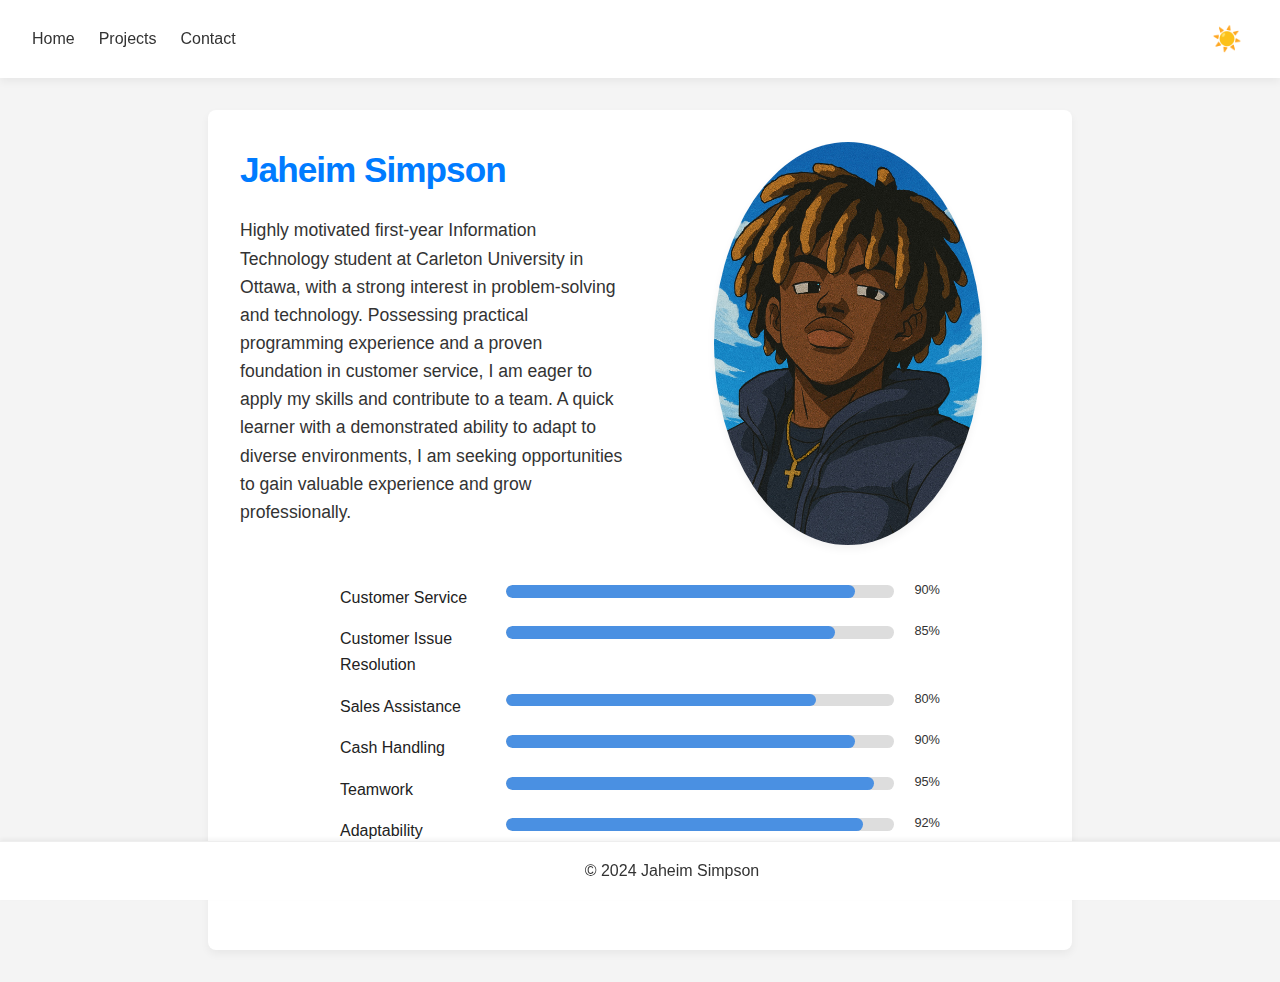
==== index.html @ 710a4b76 "Final" ====
<!DOCTYPE html>
<html lang="en">

<head>
    <meta charset="UTF-8">
    <meta name="viewport" content="width=device-width, initial-scale=1.0">
    <title>Jaheim Simpson - Home</title>
    <link rel="stylesheet" href="css/reset.css">
    <link rel="stylesheet" href="css/styles.css">
    <link rel="stylesheet" href="css/index.css">
    <link rel="icon" href="img/favicon.ico" type="image/x-icon">
</head>

<body class="">

    <header>
        <nav>
            <ul>
                <li><a href="index.html">Home</a></li>
                <li><a href="projects.html">Projects</a></li>
                <li><a href="contact.html">Contact</a></li>
            </ul>
        </nav>
        <button id="theme-toggle">☀️</button>
    </header>

    <main class="content fade-in">
        <div class="home-grid">
            <section class="home-about">
                <h1 class="fade-in" style="animation-delay: 0.2s;">Jaheim Simpson</h1>
                <p class="intro fade-in" style="animation-delay: 0.4s;">
                    Highly motivated first-year Information Technology student at Carleton
                    University in Ottawa, with a strong interest in problem-solving and
                    technology. Possessing practical programming experience and a proven
                    foundation in customer service, I am eager to apply my skills and
                    contribute to a team. A quick learner with a demonstrated ability to
                    adapt to diverse environments, I am seeking opportunities to gain
                    valuable experience and grow professionally.
                </p>
            </section>
            <aside class="home-image fade-in" style="animation-delay: 0.6s;">
                <img src="images/GokuSympsy.png" alt="Jaheim Simpson">
            </aside>
        </div>
        <div id="skills-visualization" class="fade-in" style="animation-delay: 0.8s;"></div>
    </main>

    <footer>
        <p>&copy; 2024 Jaheim Simpson</p>
    </footer>

    <script src="js/scripts.js"></script>
    <script src="js/index.js"></script>
</body>

</html>
---- css/styles.css ----
:root {
    --body-bg: #f4f4f4;
    --text-color: #333;
    --heading-color: #222;
    --accent-color: #007bff;
    --accent-hover: #0056b3;
    --card-bg: #fff;
    --card-shadow: 0 4px 8px rgba(0, 0, 0, 0.05);
    --card-shadow-hover: 0 6px 12px rgba(0, 0, 0, 0.08);
    --tag-bg: #e2eafc;
    --tag-text: #333;
    --progress-bar-color: #4a90e2;
}

.dark-mode {
    --body-bg: #121212;
    --text-color: #eee;
    --heading-color: #fff;
    --accent-color: #4dabf7;
    --accent-hover: #1e86ff;
    --card-bg: #1e1e1e;
    --card-shadow: 0 4px 8px rgba(255, 255, 255, 0.05);
    --card-shadow-hover: 0 6px 12px rgba(255, 255, 255, 0.08);
    --tag-bg: #333;
    --tag-text: #eee;
    --progress-bar-color: #4a90e2;
}

body {
    font-family: 'Montserrat', sans-serif;
    line-height: 1.6;
    color: var(--text-color);
    margin: 0;
    padding: 0;
    background-color: var(--body-bg);
    -webkit-font-smoothing: antialiased;
    transition: background-color 0.3s ease, color 0.3s ease;
    min-height: 100vh;
    overflow-x: hidden;
    display: flex;
    flex-direction: column;
}

@import url('https://fonts.googleapis.com/css2?family=Poppins:wght@400;500;600&display=swap');
@import url('https://fonts.googleapis.com/css2?family=Montserrat:wght@400;500;600;700&display=swap');

h1,
h2,
h3 {
    font-family: 'Poppins', sans-serif;
    font-weight: 600;
    color: var(--heading-color);
    margin-bottom: 0.75em;
}

header {
    background-color: var(--card-bg);
    padding: 1.5em 2em;
    box-shadow: var(--card-shadow);
    position: sticky;
    top: 0;
    z-index: 100;
    transition: box-shadow 0.3s ease, background-color 0.3s ease;
    display: flex;
    justify-content: space-between;
    align-items: center;
}

nav ul {
    display: flex;
    justify-content: center;
    gap: 1.5em;
}

nav a {
    text-decoration: none;
    color: var(--text-color);
    font-weight: 500;
    position: relative;
    transition: color 0.3s ease;
    font-family: 'Montserrat', sans-serif;
}

nav a::after {
    content: '';
    position: absolute;
    left: 0;
    bottom: -0.25em;
    width: 0;
    height: 2px;
    background-color: var(--accent-color);
    transition: width 0.3s ease, background-color 0.3s ease;
}

nav a:hover::after {
    width: 100%;
}

nav a:visited {
    color: #555;
}

main.content {
    max-width: 800px;
    margin: 2em auto;
    padding: 2em;
    background-color: var(--card-bg);
    box-shadow: var(--card-shadow);
    border-radius: 8px;
    transition: box-shadow 0.3s ease, background-color 0.3s ease;
    flex: 1;
    font-family: 'Montserrat', sans-serif;
}

footer {
    background-color: var(--card-bg);
    padding: 1em 2em;
    text-align: center;
    border-top: 1px solid #eee;
    position: fixed;
    bottom: 0;
    width: 100%;
    box-shadow: 0 -2px 4px rgba(0, 0, 0, 0.05);
    transition: box-shadow 0.3s ease, background-color 0.3s ease;
    font-family: 'Montserrat', sans-serif;
}

/* Animations */
@keyframes fadeIn {
    from {
        opacity: 0;
        transform: translateY(-20px);
    }

    to {
        opacity: 1;
        transform: translateY(0);
    }
}

.fade-in {
    animation: fadeIn 0.5s ease forwards;
}



#theme-toggle {
    background: none;
    border: none;
    color: var(--text-color);
    font-size: 1.5em;
    cursor: pointer;
    transition: color 0.3s ease;
}

#theme-toggle:hover {
    opacity: 0.7;
}

/* Dark Mode Styles */
.dark-mode nav a {
    color: #fff;
}
---- css/index.css ----
.home-grid {
    display: grid;
    grid-template-columns: 1fr 1fr;
    /* Adjust the ratio as needed */
    gap: 2em;
    align-items: center;
    margin-bottom: 2em;
}

.home-image {
    /* Image container */
    text-align: center;
}

.home-image img {
    border-radius: 50%;
    /* Circular image */
    max-width: 70%;
    /* Adjust size as needed */
    height: auto;
    box-shadow: var(--card-shadow);
}

h1 {
    color: var(--accent-color);
    font-size: 2.2em;
    /* Smaller heading */
    letter-spacing: -1px;
    margin-bottom: 0.5em;
    transition: color 0.3s ease;
}

p.intro {
    font-size: 1.1em;
    color: var(--text-color);
    line-height: 1.6;
    margin-bottom: 1.5em;
}

/* Styles for the skills visualization container */
#skills-visualization {
    width: 100%;
    max-width: 600px;
    height: auto;
    margin: 1.5em auto 2em;
    position: relative;
}

/* Styles for the skill bars */
.skill-bar-container {
    display: flex;
    align-items: stretch;
    /* Stretch the items vertically */
    margin-bottom: 1em;
}

.skill-bar-label {
    width: 150px;
    margin-right: 1em;
    font-weight: 500;
    color: var(--heading-color);
    text-align: left;
    display: inline-block;
    padding: 0;
    margin-top: 0;
    margin-bottom: 0;
}

.skill-bar {
    flex: 1;
    height: 0.8em;
    background-color: #ddd;
    border-radius: 0.4em;
    overflow: hidden;
    position: relative;
    margin-right: 0;
    /* Reset right margin */
    padding: 0;
}

.skill-bar-inner {
    position: absolute;
    left: 0;
    top: 0;
    height: 100%;
    background-color: var(--progress-bar-color);
    width: 0;
    border-radius: 0.4em;
    transition: width 0.8s ease-out;
}

.skill-bar-percentage {
    width: auto;
    min-width: 40px;
    text-align: right;
    color: var(--text-color);
    font-size: 0.8em;
    white-space: nowrap;
    padding-left: 0.5em;
    padding-right: 0;
    margin: 0;
    line-height: 0.8em;
    /* Match bar height */
}

/* Dark mode specific styles */
.dark-mode h1 {
    color: white;
}

.dark-mode .skill-bar-inner {
    background-color: var(--progress-bar-color);
}
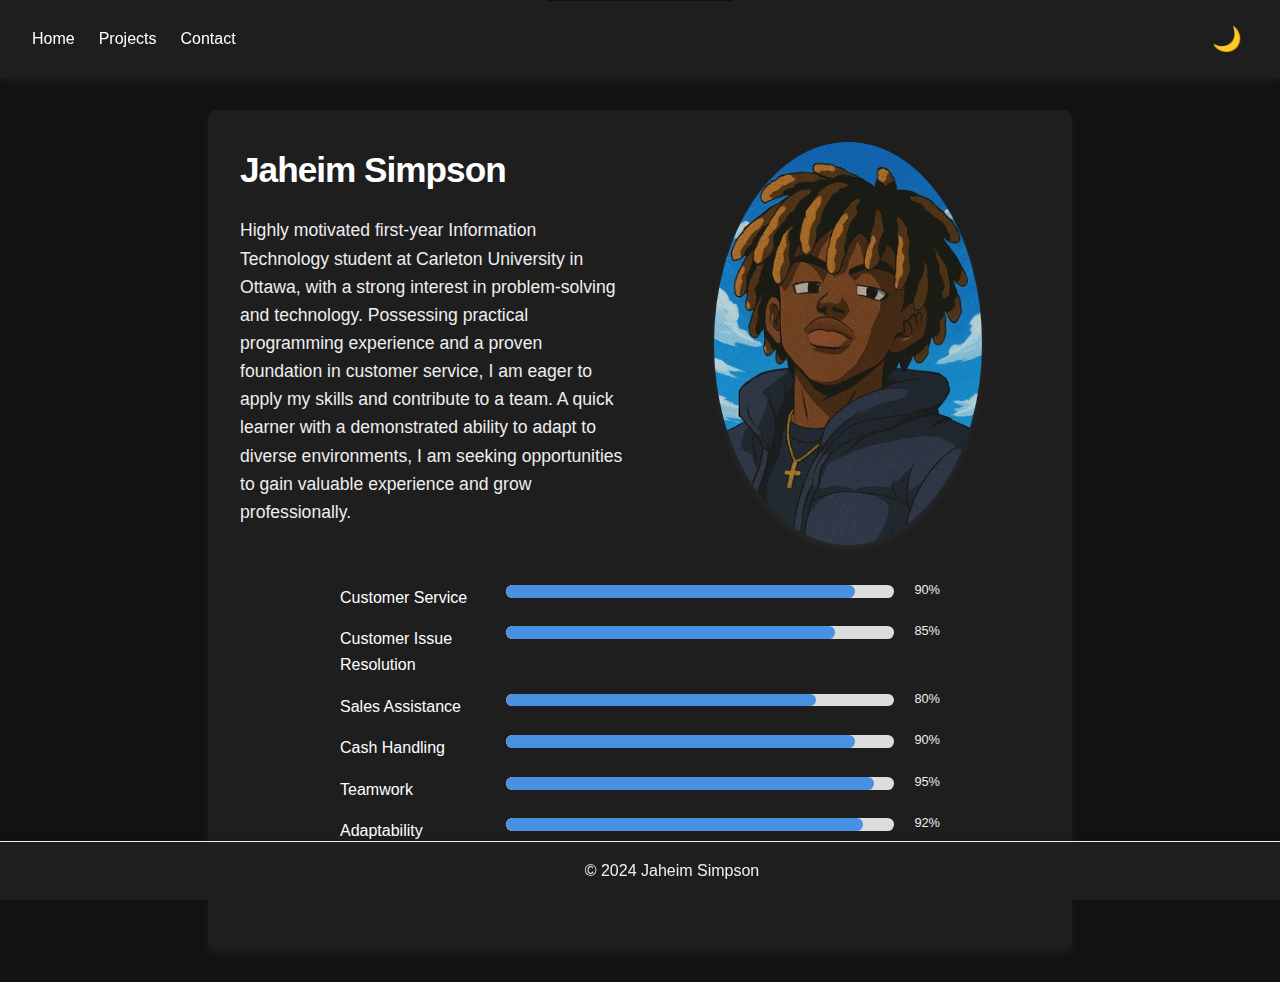
==== commit 1f58a702: "Final Final" ====
--- a/index.html
+++ b/index.html
@@ -8,11 +8,11 @@
     <link rel="stylesheet" href="css/reset.css">
     <link rel="stylesheet" href="css/styles.css">
     <link rel="stylesheet" href="css/index.css">
-    <link rel="icon" href="img/favicon.ico" type="image/x-icon">
+    <link rel="icon" href="images/star-icon.png" type="image/x-icon">
 </head>
 
 <body class="">
-
+    <a href="#main-content" class="skip-link">Skip to main content</a>
     <header>
         <nav>
             <ul>
@@ -39,7 +39,8 @@
                 </p>
             </section>
             <aside class="home-image fade-in" style="animation-delay: 0.6s;">
-                <img src="images/GokuSympsy.png" alt="Jaheim Simpson">
+                <img src="images/GokuSympsy.jpg" alt="Jaheim Simpson, headshot portrait">
+                <!-- I've reduced the original image to an appropriate display size for desktop. Should be good enough for mobile as well. -->
             </aside>
         </div>
         <div id="skills-visualization" class="fade-in" style="animation-delay: 0.8s;"></div>
--- a/css/styles.css
+++ b/css/styles.css
@@ -125,7 +125,6 @@
     font-family: 'Montserrat', sans-serif;
 }
 
-/* Animations */
 @keyframes fadeIn {
     from {
         opacity: 0;
@@ -141,7 +140,6 @@
 .fade-in {
     animation: fadeIn 0.5s ease forwards;
 }
-
 
 
 #theme-toggle {
@@ -157,7 +155,101 @@
     opacity: 0.7;
 }
 
-/* Dark Mode Styles */
 .dark-mode nav a {
     color: #fff;
+}
+
+.dark-mode {
+    label {
+        color: var(--text-color);
+        margin-top: 1em;
+        display: block;
+    }
+
+    input[type="text"],
+    input[type="email"],
+    textarea {
+        color: var(--text-color);
+        background-color: #333;
+        border: 1px solid #555;
+        margin-bottom: 1.5em;
+        padding: 0.75em;
+        width: 100%;
+        max-width: 100%;
+        box-sizing: border-box;
+        resize: vertical;
+        -webkit-user-drag: none;
+        user-select: none;
+    }
+
+    input::placeholder,
+    textarea::placeholder {
+        color: #aaa;
+    }
+}
+
+form {
+    margin-top: 1em;
+}
+
+.form-group {
+    margin-bottom: 1.5em;
+}
+
+.form-group label {
+    display: block;
+    margin-bottom: 0.5em;
+}
+
+.form-group input[type="text"],
+.form-group input[type="email"],
+.form-group textarea {
+    width: 100%;
+    padding: 0.75em;
+    border: 1px solid #ccc;
+    border-radius: 4px;
+    box-sizing: border-box;
+    max-width: 100%;
+}
+
+.form-group textarea {
+    min-height: 100px;
+}
+
+button[type="submit"] {
+    background-color: var(--accent-color);
+    color: white;
+    padding: 0.75em 1.5em;
+    border: none;
+    border-radius: 4px;
+    cursor: pointer;
+    font-size: 1em;
+    transition: background-color 0.3s ease;
+}
+
+button[type="submit"]:hover {
+    background-color: var(--accent-hover);
+}
+
+.skip-link {
+    position: absolute;
+    top: 0;
+    /* Position at the top */
+    left: 50%;
+    /* Center horizontally */
+    transform: translateX(-50%) translateY(-100%);
+    /* Initial position above viewport */
+    background-color: #000;
+    color: white;
+    padding: 0.75em 1.5em;
+    z-index: 9999;
+    text-decoration: none;
+    border-bottom-right-radius: 5px;
+    border-bottom-left-radius: 5px;
+    transition: transform 0.3s ease-in-out;
+}
+
+.skip-link:focus {
+    transform: translateX(-50%) translateY(0);
+    /* Bring into viewport on focus */
 }--- a/css/index.css
+++ b/css/index.css
@@ -1,22 +1,18 @@
 .home-grid {
     display: grid;
     grid-template-columns: 1fr 1fr;
-    /* Adjust the ratio as needed */
     gap: 2em;
     align-items: center;
     margin-bottom: 2em;
 }
 
 .home-image {
-    /* Image container */
     text-align: center;
 }
 
 .home-image img {
     border-radius: 50%;
-    /* Circular image */
     max-width: 70%;
-    /* Adjust size as needed */
     height: auto;
     box-shadow: var(--card-shadow);
 }
@@ -24,7 +20,6 @@
 h1 {
     color: var(--accent-color);
     font-size: 2.2em;
-    /* Smaller heading */
     letter-spacing: -1px;
     margin-bottom: 0.5em;
     transition: color 0.3s ease;
@@ -37,7 +32,6 @@
     margin-bottom: 1.5em;
 }
 
-/* Styles for the skills visualization container */
 #skills-visualization {
     width: 100%;
     max-width: 600px;
@@ -46,11 +40,9 @@
     position: relative;
 }
 
-/* Styles for the skill bars */
 .skill-bar-container {
     display: flex;
     align-items: stretch;
-    /* Stretch the items vertically */
     margin-bottom: 1em;
 }
 
@@ -74,7 +66,6 @@
     overflow: hidden;
     position: relative;
     margin-right: 0;
-    /* Reset right margin */
     padding: 0;
 }
 
@@ -100,10 +91,8 @@
     padding-right: 0;
     margin: 0;
     line-height: 0.8em;
-    /* Match bar height */
 }
 
-/* Dark mode specific styles */
 .dark-mode h1 {
     color: white;
 }
